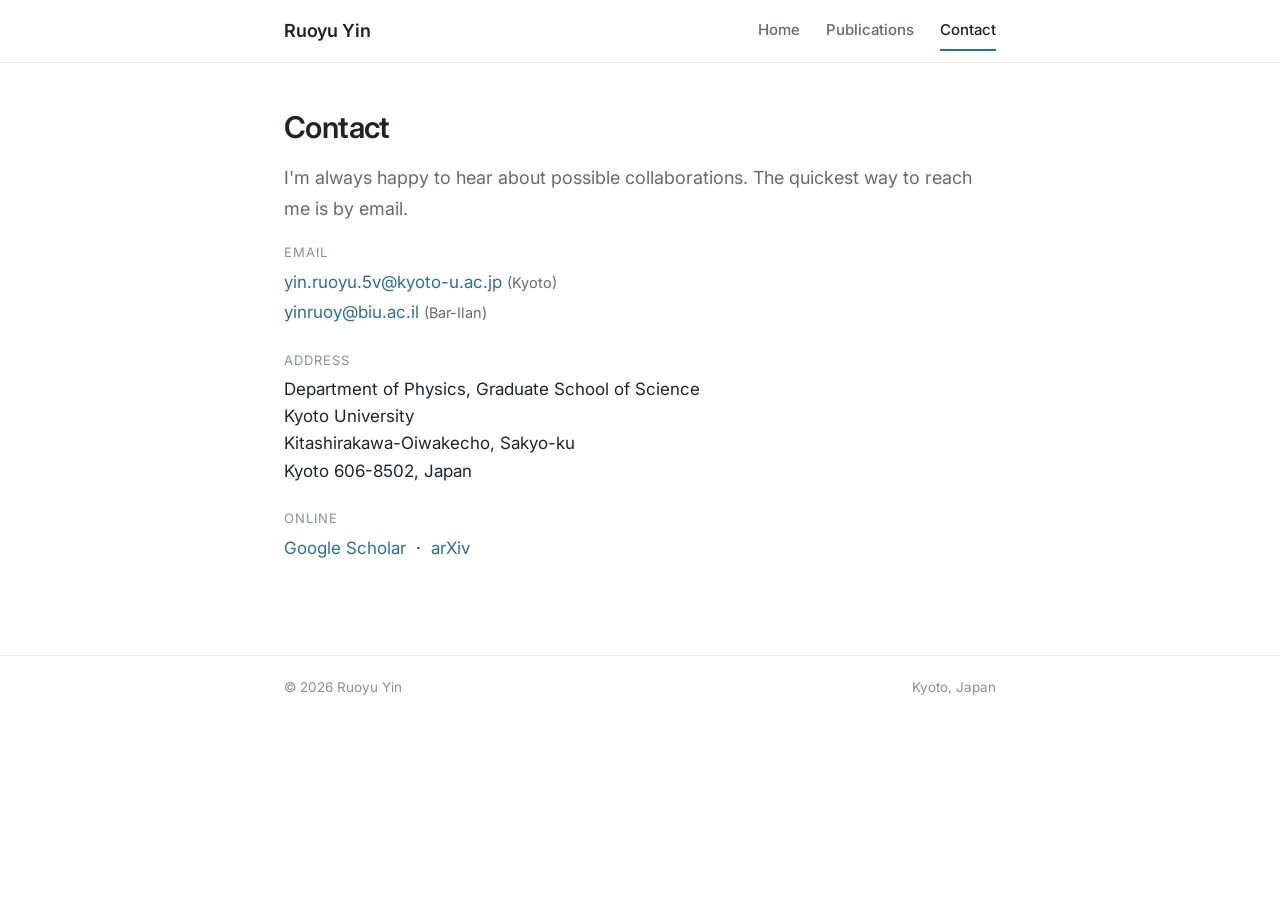
==== contact.html @ 2b3086e7 "Add files via upload" ====
<!DOCTYPE html>
<html lang="en">
<head>
<meta charset="UTF-8" />
<meta name="viewport" content="width=device-width, initial-scale=1.0" />
<title>Contact — Ruoyu Yin</title>
<meta name="description" content="Contact details for Ruoyu Yin at Kyoto University." />
<link rel="preconnect" href="https://fonts.googleapis.com" />
<link rel="preconnect" href="https://fonts.gstatic.com" crossorigin />
<link href="https://fonts.googleapis.com/css2?family=Inter:wght@400;500;600&display=swap" rel="stylesheet" />
<link rel="stylesheet" href="style.css" />
</head>
<body>
<a class="skip" href="#main">Skip to content</a>

<nav class="nav">
  <div class="nav-inner">
    <a class="nav-name" href="index.html">Ruoyu Yin</a>
    <div class="nav-links">
      <a href="index.html">Home</a>
      <a href="publications.html">Publications</a>
      <a href="contact.html" class="active">Contact</a>
    </div>
  </div>
</nav>

<main id="main">
  <h1>Contact</h1>
  <p class="lead muted">I'm always happy to hear about possible collaborations. The quickest way to reach me is by email.</p>

  <div class="contact-block">
    <div class="label">Email</div>
    <div class="value"><a href="mailto:yin.ruoyu.5v@kyoto-u.ac.jp">yin.ruoyu.5v@kyoto-u.ac.jp</a> <span class="muted small">(Kyoto)</span></div>
    <div class="value"><a href="mailto:yinruoy@biu.ac.il">yinruoy@biu.ac.il</a> <span class="muted small">(Bar-Ilan)</span></div>
  </div>

  <div class="contact-block">
    <div class="label">Address</div>
    <address class="value">
      Department of Physics, Graduate School of Science<br>
      Kyoto University<br>
      Kitashirakawa-Oiwakecho, Sakyo-ku<br>
      Kyoto 606-8502, Japan
    </address>
  </div>

  <div class="contact-block">
    <div class="label">Online</div>
    <div class="value">
      <a href="https://scholar.google.com/citations?user=NU9sCTcAAAAJ&hl=en" target="_blank" rel="noopener">Google Scholar</a>
      &nbsp;·&nbsp;
      <a href="https://arxiv.org/a/yin_r_1" target="_blank" rel="noopener">arXiv</a>
    </div>
  </div>
</main>

<footer>
  <div class="foot-inner">
    <span>&copy; <span id="yr"></span> Ruoyu Yin</span>
    <span>Kyoto, Japan</span>
  </div>
</footer>
<script>document.getElementById('yr').textContent=new Date().getFullYear();</script>
</body>
</html>
---- style.css ----
/* Ruoyu Yin — personal site
   Clean, minimal, multi-page. Shared by all pages. */

:root{
  --ink:#20242a;
  --muted:#646b73;
  --soft:#8a9098;
  --accent:#2f6e8e;       /* calm academic blue */
  --accent-dark:#234f66;
  --line:#e8e9ec;
  --bg:#ffffff;
  --maxw:760px;
  --sans:'Inter',-apple-system,BlinkMacSystemFont,'Segoe UI',Roboto,Helvetica,Arial,sans-serif;
}

*{box-sizing:border-box;}
html{-webkit-text-size-adjust:100%;}
body{
  margin:0;
  font-family:var(--sans);
  color:var(--ink);
  background:var(--bg);
  font-size:17px;
  line-height:1.72;
  -webkit-font-smoothing:antialiased;
}
img{max-width:100%;display:block;}
a{color:var(--accent);text-decoration:none;}
a:hover,a:focus-visible{color:var(--accent-dark);text-decoration:underline;}
:focus-visible{outline:2px solid var(--accent);outline-offset:2px;border-radius:2px;}

/* skip link */
.skip{position:absolute;left:-9999px;top:0;background:var(--ink);color:#fff;padding:8px 14px;z-index:50;}
.skip:focus{left:0;}

/* ---------- top nav ---------- */
.nav{border-bottom:1px solid var(--line);background:var(--bg);}
.nav-inner{
  max-width:var(--maxw);margin:0 auto;padding:0 24px;
  display:flex;align-items:center;justify-content:space-between;
  min-height:62px;flex-wrap:wrap;gap:6px 0;
}
.nav-name{font-weight:600;font-size:18px;letter-spacing:-.01em;color:var(--ink);}
.nav-name:hover{text-decoration:none;color:var(--ink);}
.nav-links{display:flex;gap:26px;}
.nav-links a{
  color:var(--muted);font-size:15px;font-weight:500;padding:6px 0;
  border-bottom:2px solid transparent;
}
.nav-links a:hover{color:var(--ink);text-decoration:none;}
.nav-links a.active{color:var(--ink);border-bottom-color:var(--accent);}

/* ---------- page shell ---------- */
main{max-width:var(--maxw);margin:0 auto;padding:46px 24px 70px;}

h1{font-size:30px;font-weight:600;letter-spacing:-.02em;margin:0 0 18px;line-height:1.2;}
h2{font-size:20px;font-weight:600;letter-spacing:-.01em;margin:42px 0 14px;padding-bottom:7px;border-bottom:1px solid var(--line);}
h3{font-size:17px;font-weight:600;margin:26px 0 4px;}
p{margin:0 0 16px;}
.lead{font-size:18px;}
.muted{color:var(--muted);}
.small{font-size:14.5px;}

/* home intro with photo */
.intro{display:flex;gap:30px;align-items:flex-start;margin-bottom:8px;}
.intro .text{flex:1;min-width:0;}
.portrait{
  width:190px;flex:0 0 190px;border-radius:8px;
  border:1px solid var(--line);
}
.portrait-cap{font-size:13px;color:var(--soft);margin-top:8px;text-align:center;width:190px;}

/* simple lists (interests, links) */
ul.plain{margin:0 0 16px;padding-left:20px;}
ul.plain li{margin-bottom:6px;}

.links-row{display:flex;flex-wrap:wrap;gap:10px 14px;margin:18px 0 4px;}
.linkbtn{
  display:inline-block;border:1px solid var(--line);border-radius:7px;
  padding:8px 15px;font-size:15px;font-weight:500;color:var(--ink);
}
.linkbtn:hover{border-color:var(--accent);color:var(--accent-dark);text-decoration:none;}

/* dated entries (employment / education) */
.entry{display:grid;grid-template-columns:128px 1fr;gap:16px;padding:9px 0;border-top:1px solid var(--line);}
.entry:first-of-type{border-top:none;}
.entry .when{color:var(--soft);font-size:14.5px;font-variant-numeric:tabular-nums;padding-top:1px;}
.entry .what{font-size:16px;}
.entry .what .role{font-weight:600;}
.entry .what .place{color:var(--muted);}

/* publications */
.pub-note{background:#f6f8f9;border:1px solid var(--line);border-radius:9px;padding:16px 20px;margin:6px 0 10px;color:var(--muted);font-size:15.5px;}
.paper{padding:18px 0;border-top:1px solid var(--line);}
.paper:first-of-type{border-top:none;}
.paper .title{font-weight:600;font-size:16.5px;line-height:1.45;}
.paper .cite{color:var(--soft);font-size:14px;margin:3px 0 9px;}
.paper .cite b{color:var(--muted);font-weight:600;}
.paper .gloss{margin:0;font-size:16px;color:var(--ink);}
.es{color:#b06a14;font-weight:600;}

/* contact */
.contact-block{margin-bottom:22px;}
.contact-block .label{font-size:13px;text-transform:uppercase;letter-spacing:.08em;color:var(--soft);margin-bottom:5px;}
.contact-block .value{font-size:17px;}
address{font-style:normal;line-height:1.6;}

/* footer */
footer{border-top:1px solid var(--line);}
.foot-inner{max-width:var(--maxw);margin:0 auto;padding:20px 24px;color:var(--soft);font-size:13.5px;display:flex;justify-content:space-between;flex-wrap:wrap;gap:8px;}

/* responsive */
@media (max-width:600px){
  body{font-size:16px;}
  .intro{flex-direction:column;align-items:center;text-align:left;}
  .portrait,.portrait-cap{width:170px;flex-basis:170px;}
  .nav-links{gap:18px;}
  .entry{grid-template-columns:96px 1fr;gap:12px;}
  h1{font-size:26px;}
}
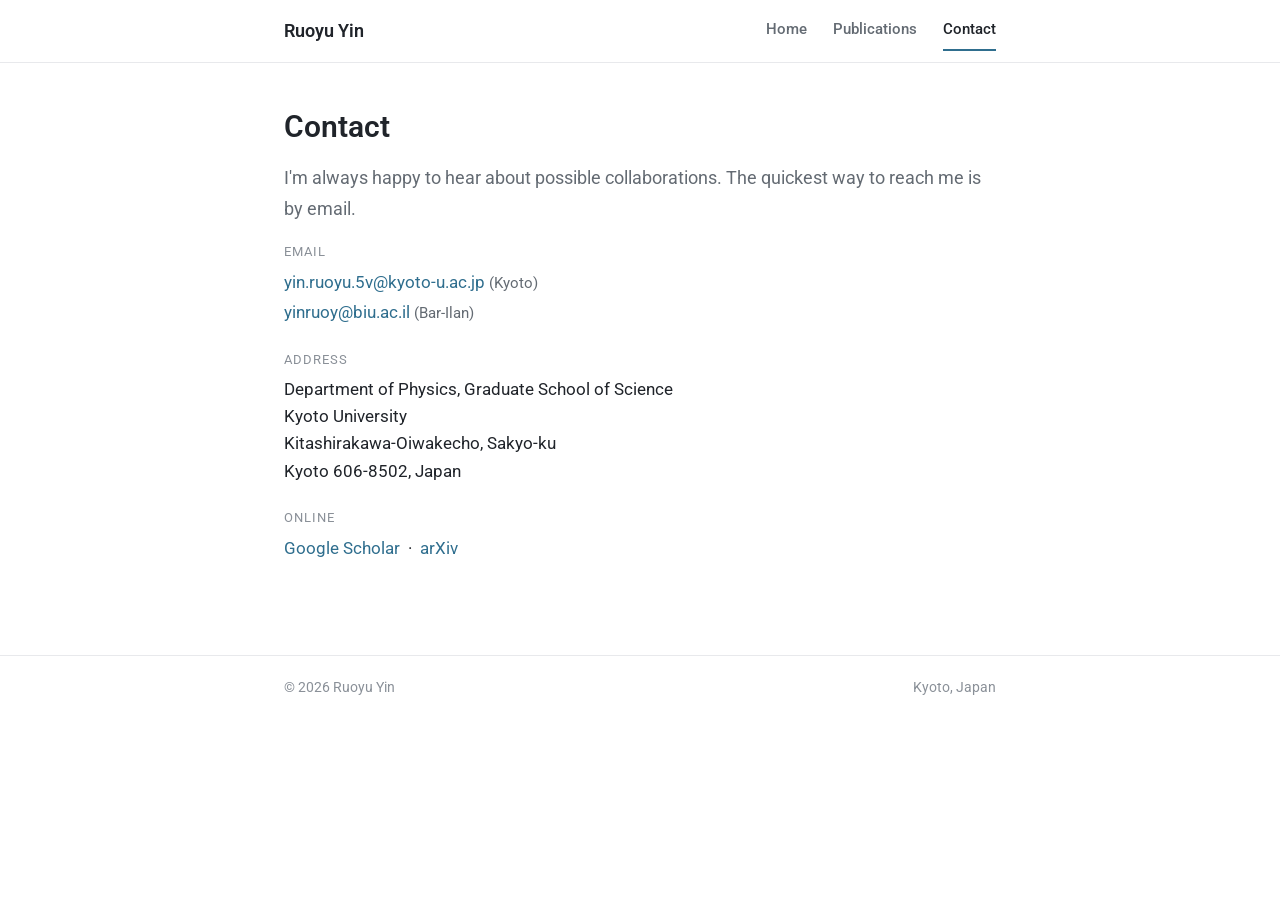
==== commit c487e0a8: "Add files via upload" ====
--- a/contact.html
+++ b/contact.html
@@ -7,7 +7,7 @@
 <meta name="description" content="Contact details for Ruoyu Yin at Kyoto University." />
 <link rel="preconnect" href="https://fonts.googleapis.com" />
 <link rel="preconnect" href="https://fonts.gstatic.com" crossorigin />
-<link href="https://fonts.googleapis.com/css2?family=Inter:wght@400;500;600&display=swap" rel="stylesheet" />
+<link href="https://fonts.googleapis.com/css2?family=Roboto:wght@400;500;700&display=swap" rel="stylesheet" />
 <link rel="stylesheet" href="style.css" />
 </head>
 <body>
--- a/style.css
+++ b/style.css
@@ -10,7 +10,7 @@
   --line:#e8e9ec;
   --bg:#ffffff;
   --maxw:760px;
-  --sans:'Inter',-apple-system,BlinkMacSystemFont,'Segoe UI',Roboto,Helvetica,Arial,sans-serif;
+  --sans:'Roboto',-apple-system,BlinkMacSystemFont,'Segoe UI',Helvetica,Arial,sans-serif;
 }
 
 *{box-sizing:border-box;}
@@ -40,7 +40,7 @@
   display:flex;align-items:center;justify-content:space-between;
   min-height:62px;flex-wrap:wrap;gap:6px 0;
 }
-.nav-name{font-weight:600;font-size:18px;letter-spacing:-.01em;color:var(--ink);}
+.nav-name{font-weight:600;font-size:18px;letter-spacing:0;color:var(--ink);}
 .nav-name:hover{text-decoration:none;color:var(--ink);}
 .nav-links{display:flex;gap:26px;}
 .nav-links a{
@@ -53,8 +53,8 @@
 /* ---------- page shell ---------- */
 main{max-width:var(--maxw);margin:0 auto;padding:46px 24px 70px;}
 
-h1{font-size:30px;font-weight:600;letter-spacing:-.02em;margin:0 0 18px;line-height:1.2;}
-h2{font-size:20px;font-weight:600;letter-spacing:-.01em;margin:42px 0 14px;padding-bottom:7px;border-bottom:1px solid var(--line);}
+h1{font-size:30px;font-weight:600;letter-spacing:0;margin:0 0 18px;line-height:1.2;}
+h2{font-size:20px;font-weight:600;letter-spacing:0;margin:42px 0 14px;padding-bottom:7px;border-bottom:1px solid var(--line);}
 h3{font-size:17px;font-weight:600;margin:26px 0 4px;}
 p{margin:0 0 16px;}
 .lead{font-size:18px;}
@@ -72,7 +72,7 @@
 
 /* simple lists (interests, links) */
 ul.plain{margin:0 0 16px;padding-left:20px;}
-ul.plain li{margin-bottom:6px;}
+ul.plain li{margin-bottom:6px;font-family:'Roboto Slab',Georgia,serif;font-weight:700;}
 
 .links-row{display:flex;flex-wrap:wrap;gap:10px 14px;margin:18px 0 4px;}
 .linkbtn{
@@ -91,6 +91,47 @@
 
 /* publications */
 .pub-note{background:#f6f8f9;border:1px solid var(--line);border-radius:9px;padding:16px 20px;margin:6px 0 10px;color:var(--muted);font-size:15.5px;}
+.theme{margin-top:46px;}
+.theme:first-of-type{margin-top:42px;}
+.theme h2{margin-top:0;}
+.theme-intro{font-size:15.8px;color:var(--ink);margin:0 0 16px;}
+.theme-figure{
+  margin:14px 0 18px;
+  border:1px solid var(--line);
+  border-radius:8px;
+  overflow:hidden;
+  background:#f8f9fa;
+}
+.theme-figure img{
+  width:100%;
+  max-height:330px;
+  object-fit:contain;
+  background:#fff;
+}
+.figure-panels{
+  display:grid;
+  grid-template-columns:minmax(0,1.15fr) minmax(280px,1fr);
+  align-items:center;
+  background:#fff;
+}
+.figure-panel{
+  display:flex;
+  align-items:center;
+  justify-content:center;
+  min-height:140px;
+  padding:10px;
+}
+.figure-panel + .figure-panel{border-left:1px solid var(--line);}
+.figure-panel-wide{padding:8px;}
+.theme-figure figcaption{
+  margin:0;
+  padding:9px 12px 10px;
+  color:var(--soft);
+  font-size:13px;
+  line-height:1.45;
+  border-top:1px solid var(--line);
+  background:#fff;
+}
 .paper{padding:18px 0;border-top:1px solid var(--line);}
 .paper:first-of-type{border-top:none;}
 .paper .title{font-weight:600;font-size:16.5px;line-height:1.45;}
@@ -98,6 +139,19 @@
 .paper .cite b{color:var(--muted);font-weight:600;}
 .paper .gloss{margin:0;font-size:16px;color:var(--ink);}
 .es{color:#b06a14;font-weight:600;}
+.tag{
+  display:inline-block;
+  vertical-align:baseline;
+  margin-left:6px;
+  padding:1px 7px 2px;
+  border:1px solid #d6e5ec;
+  border-radius:999px;
+  color:var(--accent-dark);
+  background:#f2f8fb;
+  font-size:12px;
+  font-weight:600;
+  white-space:nowrap;
+}
 
 /* contact */
 .contact-block{margin-bottom:22px;}
@@ -117,4 +171,9 @@
   .nav-links{gap:18px;}
   .entry{grid-template-columns:96px 1fr;gap:12px;}
   h1{font-size:26px;}
+  .theme-figure img{max-height:240px;}
+  .figure-panels{grid-template-columns:1fr;}
+  .figure-panel{min-height:0;padding:8px;}
+  .figure-panel + .figure-panel{border-left:none;border-top:1px solid var(--line);}
+  .tag{margin-left:0;margin-top:5px;}
 }
